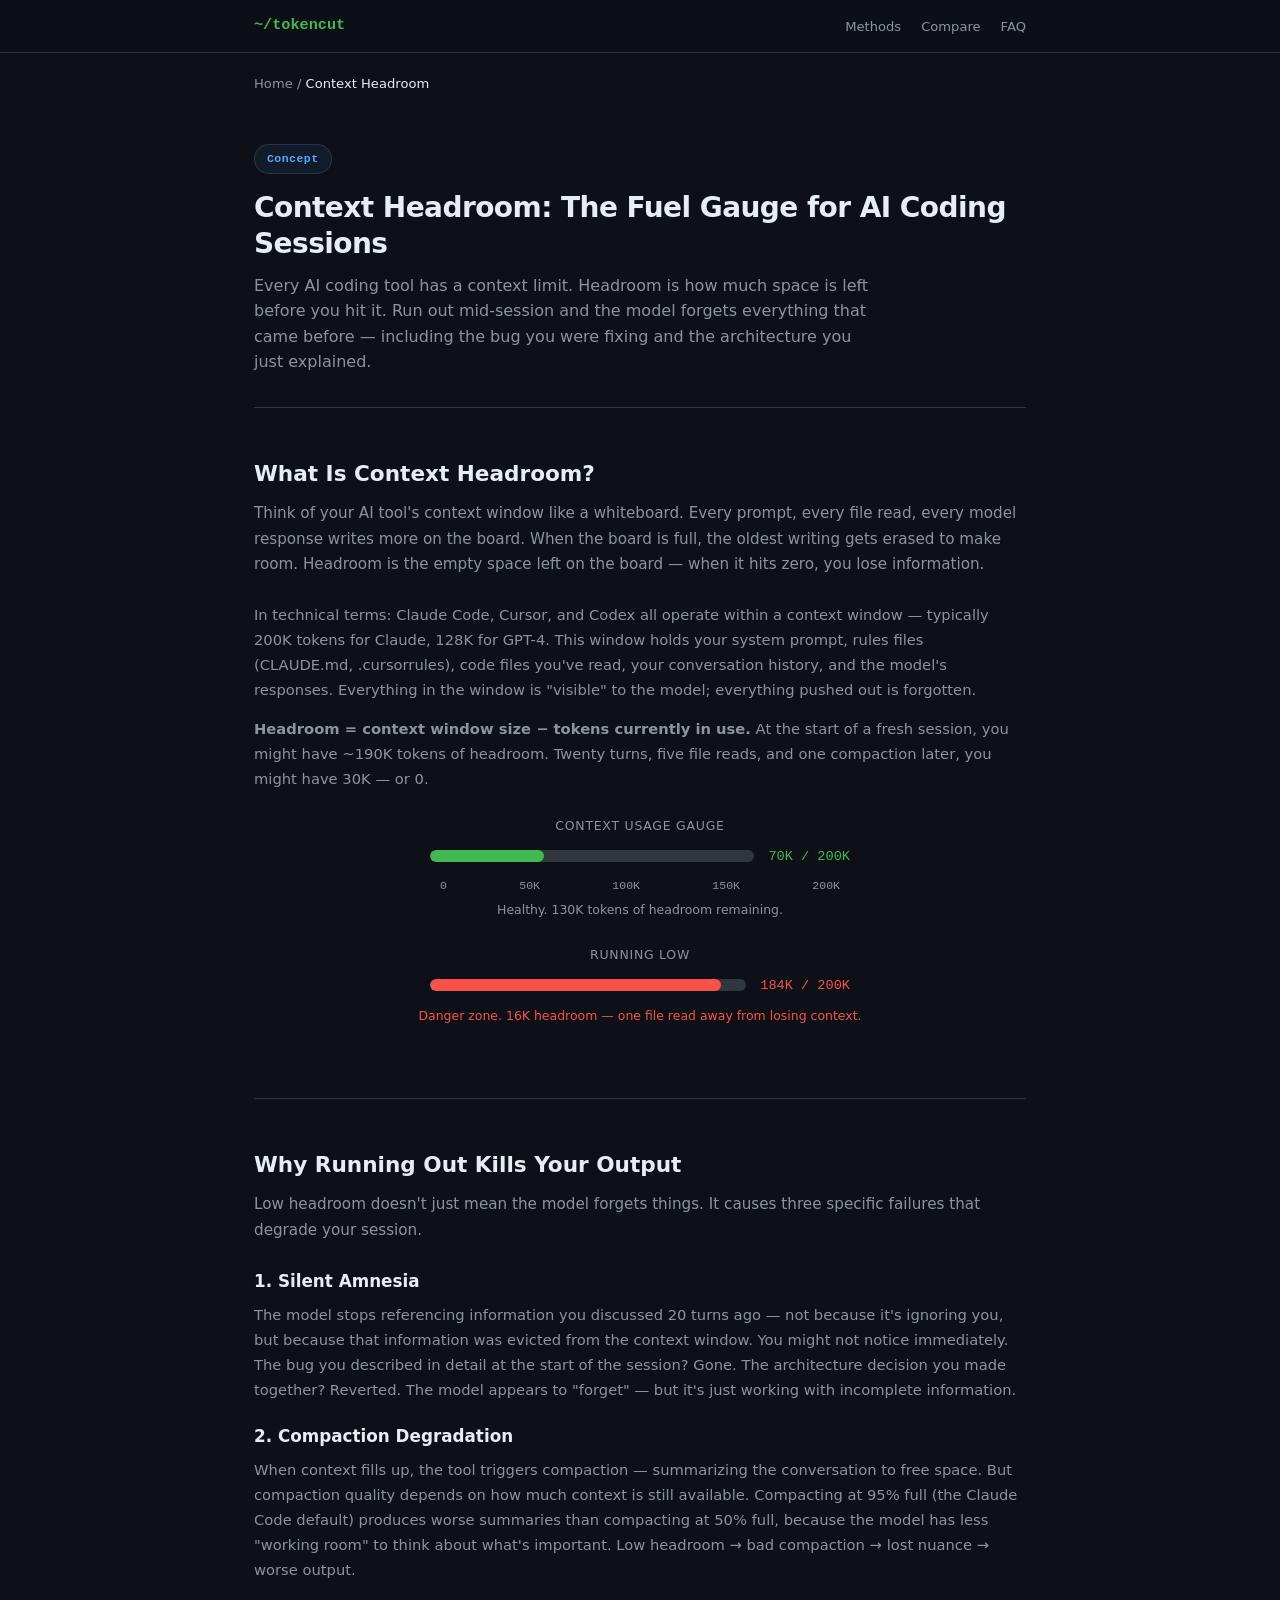
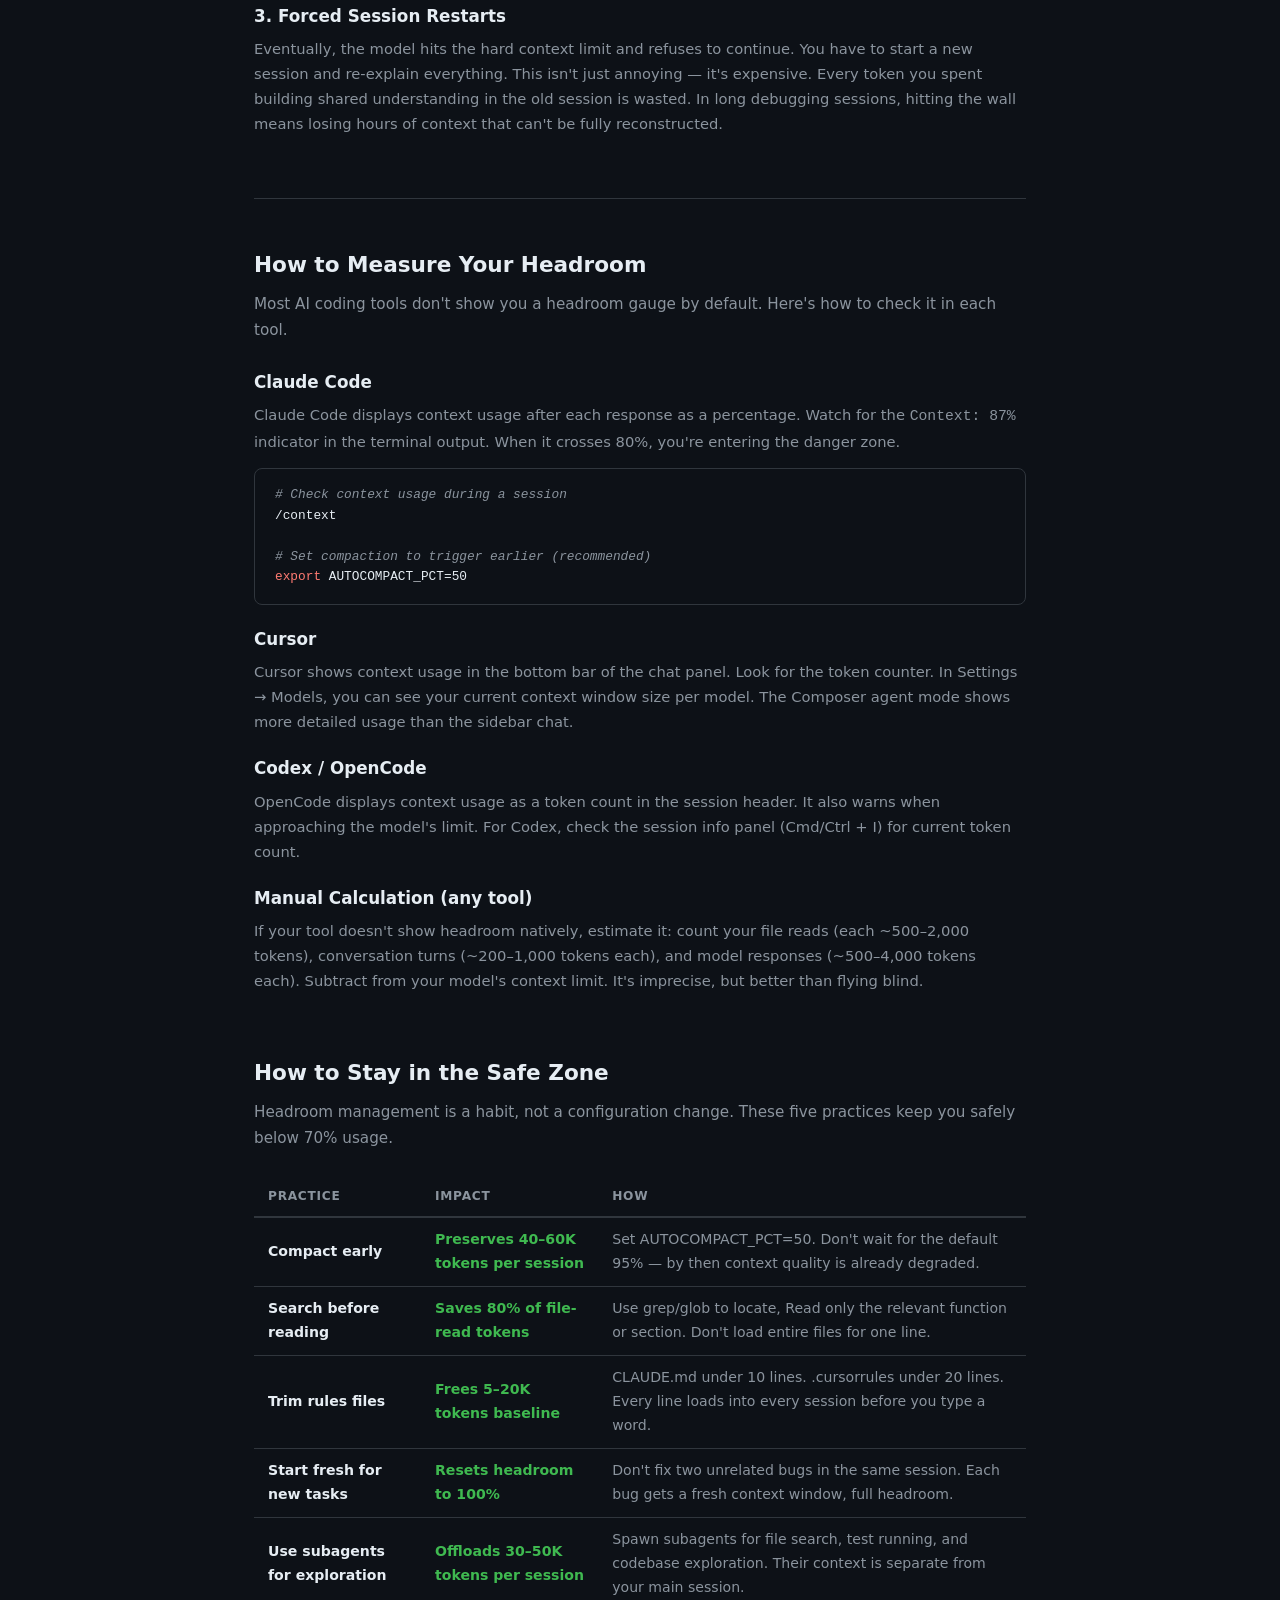
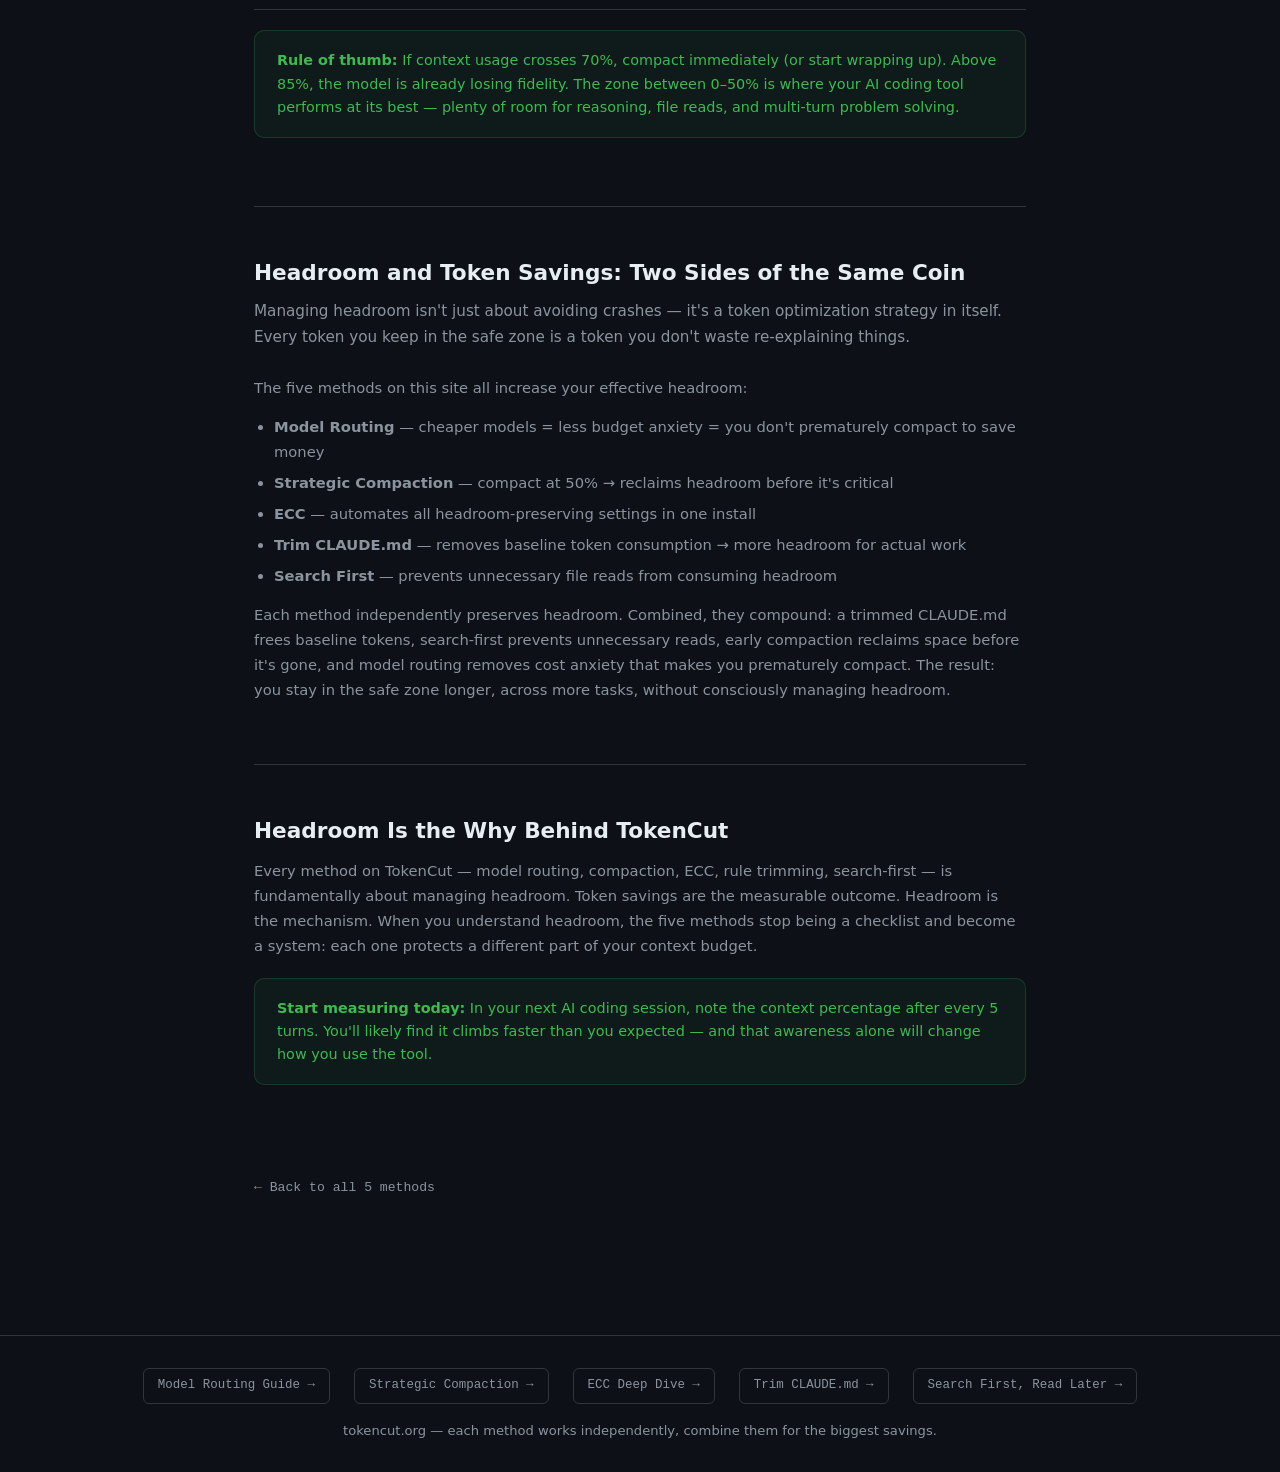
==== context-headroom/index.html @ 46d2dcb4 "feat: add ECC vs Alternatives and Context Headroom pages, cross-link all method pages - New: ecc-vs-" ====
<!DOCTYPE html>
<html lang="en">
<head>
  <meta charset="UTF-8">
  <meta name="viewport" content="width=device-width, initial-scale=1.0">
  <meta name="msvalidate.01" content="7FF70277A3901FABDFB5647507DE4541">
  <meta name="description" content="Context headroom: how much room is left in your AI coding tool's context window before it overflows? Measure, monitor, and manage your token budget.">
  <title>Context Headroom — Don't Run Out of Token Space Mid-Session</title>
  <link rel="canonical" href="https://tokencut.org/context-headroom/">
  <meta name="robots" content="index, follow">
  <meta property="og:title" content="Context Headroom — Don't Run Out of Token Space Mid-Session">
  <meta property="og:description" content="What is context headroom, how to measure it, and why running out kills your output quality. Tools and techniques to stay in the safe zone.">
  <meta property="og:type" content="article">
  <meta property="og:url" content="https://tokencut.org/context-headroom/">
  <meta property="og:locale" content="en_US">
  <meta name="twitter:card" content="summary_large_image">
  <meta name="twitter:title" content="Context Headroom — Don't Run Out of Token Space Mid-Session">
  <meta name="twitter:description" content="Measure your context headroom before it runs out. The fuel gauge for your AI coding sessions.">
  <link rel="stylesheet" href="/style.css">
  <style>
    .gauge-wrap { text-align: center; margin: 24px 0; }
    .gauge-label { font-size: 0.78rem; color: var(--text-secondary); text-transform: uppercase; letter-spacing: 0.06em; margin-bottom: 8px; }
    .gauge-track { width: 100%; max-width: 400px; margin: 0 auto; height: 12px; background: var(--border); border-radius: 6px; overflow: hidden; }
    .gauge-fill { height: 100%; border-radius: 6px; transition: width 0.6s ease; }
    .gauge-fill.safe { background: var(--green); }
    .gauge-fill.warn { background: var(--orange); }
    .gauge-fill.danger { background: var(--red); }
    .gauge-legend { display: flex; justify-content: space-between; max-width: 400px; margin: 4px auto 0; font-size: 0.72rem; color: var(--text-secondary); font-family: var(--font-mono); }
  </style>
  <script type="application/ld+json">
  {
    "@context": "https://schema.org",
    "@type": "BreadcrumbList",
    "itemListElement": [
      { "@type": "ListItem", "position": 1, "name": "Home", "item": "https://tokencut.org/" },
      { "@type": "ListItem", "position": 2, "name": "Context Headroom Guide", "item": "https://tokencut.org/context-headroom/" }
    ]
  }
  </script>
  <script type="application/ld+json">
  {
    "@context": "https://schema.org",
    "@type": "Article",
    "headline": "Context Headroom — How to Measure and Manage Your Token Budget",
    "description": "What context headroom is, how to measure it, and why running out mid-session kills your output quality. Practical tools and techniques to stay in the safe zone.",
    "author": { "@type": "Person", "name": "TokenCut" },
    "datePublished": "2026-06-08",
    "dateModified": "2026-06-08",
    "url": "https://tokencut.org/context-headroom/",
    "isAccessibleForFree": true
  }
  </script>
</head>
<body>

<nav>
  <div class="nav-inner">
    <span class="nav-logo"><a href="/">~/tokencut</a></span>
    <ul class="nav-links">
      <li><a href="/#methods">Methods</a></li>
      <li><a href="/#compare">Compare</a></li>
      <li><a href="/#faq">FAQ</a></li>
    </ul>
  </div>
</nav>

<main>

  <div class="breadcrumb"><a href="/">Home</a> / <span>Context Headroom</span></div>

  <section class="sub-hero">
    <div class="method-badge">Concept</div>
    <h1>Context Headroom: The Fuel Gauge for AI Coding Sessions</h1>
    <p class="subtitle">Every AI coding tool has a context limit. Headroom is how much space is left before you hit it. Run out mid-session and the model forgets everything that came before — including the bug you were fixing and the architecture you just explained.</p>
  </section>

  <!-- What is Headroom -->
  <section class="section">
    <h2>What Is Context Headroom?</h2>
    <p class="intro">Think of your AI tool's context window like a whiteboard. Every prompt, every file read, every model response writes more on the board. When the board is full, the oldest writing gets erased to make room. Headroom is the empty space left on the board — when it hits zero, you lose information.</p>

    <p>In technical terms: Claude Code, Cursor, and Codex all operate within a context window — typically 200K tokens for Claude, 128K for GPT-4. This window holds your system prompt, rules files (CLAUDE.md, .cursorrules), code files you've read, your conversation history, and the model's responses. Everything in the window is "visible" to the model; everything pushed out is forgotten.</p>

    <p><strong>Headroom = context window size − tokens currently in use.</strong> At the start of a fresh session, you might have ~190K tokens of headroom. Twenty turns, five file reads, and one compaction later, you might have 30K — or 0.</p>

    <div class="gauge-wrap">
      <div class="gauge-label">Context Usage Gauge</div>
      <div style="display:flex;gap:14px;align-items:center;max-width:420px;margin:0 auto 8px;">
        <div class="gauge-track"><div class="gauge-fill safe" style="width:35%"></div></div>
        <span style="font-family:var(--font-mono);font-size:0.85rem;color:var(--green);white-space:nowrap;">70K / 200K</span>
      </div>
      <div class="gauge-legend"><span>0</span><span>50K</span><span>100K</span><span>150K</span><span>200K</span></div>
      <p style="font-size:0.78rem;color:var(--text-secondary);margin-top:4px;">Healthy. 130K tokens of headroom remaining.</p>
    </div>

    <div class="gauge-wrap">
      <div class="gauge-label">Running Low</div>
      <div style="display:flex;gap:14px;align-items:center;max-width:420px;margin:0 auto 8px;">
        <div class="gauge-track"><div class="gauge-fill danger" style="width:92%"></div></div>
        <span style="font-family:var(--font-mono);font-size:0.85rem;color:var(--red);white-space:nowrap;">184K / 200K</span>
      </div>
      <p style="font-size:0.78rem;color:var(--red);margin-top:4px;">Danger zone. 16K headroom — one file read away from losing context.</p>
    </div>
  </section>

  <!-- Why Headroom Matters -->
  <section class="section">
    <h2>Why Running Out Kills Your Output</h2>
    <p class="intro">Low headroom doesn't just mean the model forgets things. It causes three specific failures that degrade your session.</p>

    <h3>1. Silent Amnesia</h3>
    <p>The model stops referencing information you discussed 20 turns ago — not because it's ignoring you, but because that information was evicted from the context window. You might not notice immediately. The bug you described in detail at the start of the session? Gone. The architecture decision you made together? Reverted. The model appears to "forget" — but it's just working with incomplete information.</p>

    <h3>2. Compaction Degradation</h3>
    <p>When context fills up, the tool triggers compaction — summarizing the conversation to free space. But compaction quality depends on how much context is still available. Compacting at 95% full (the Claude Code default) produces worse summaries than compacting at 50% full, because the model has less "working room" to think about what's important. Low headroom → bad compaction → lost nuance → worse output.</p>

    <h3>3. Forced Session Restarts</h3>
    <p>Eventually, the model hits the hard context limit and refuses to continue. You have to start a new session and re-explain everything. This isn't just annoying — it's expensive. Every token you spent building shared understanding in the old session is wasted. In long debugging sessions, hitting the wall means losing hours of context that can't be fully reconstructed.</p>
  </section>

  <!-- How to Measure -->
  <section class="section">
    <h2>How to Measure Your Headroom</h2>
    <p class="intro">Most AI coding tools don't show you a headroom gauge by default. Here's how to check it in each tool.</p>

    <h3>Claude Code</h3>
    <p>Claude Code displays context usage after each response as a percentage. Watch for the <code>Context: 87%</code> indicator in the terminal output. When it crosses 80%, you're entering the danger zone.</p>
    <div class="code-block">
      <span class="cm"># Check context usage during a session</span><br>
      /context<br><br>
      <span class="cm"># Set compaction to trigger earlier (recommended)</span><br>
      <span class="kw">export</span> AUTOCOMPACT_PCT=50
    </div>

    <h3>Cursor</h3>
    <p>Cursor shows context usage in the bottom bar of the chat panel. Look for the token counter. In Settings → Models, you can see your current context window size per model. The Composer agent mode shows more detailed usage than the sidebar chat.</p>

    <h3>Codex / OpenCode</h3>
    <p>OpenCode displays context usage as a token count in the session header. It also warns when approaching the model's limit. For Codex, check the session info panel (Cmd/Ctrl + I) for current token count.</p>

    <h3>Manual Calculation (any tool)</h3>
    <p>If your tool doesn't show headroom natively, estimate it: count your file reads (each ~500–2,000 tokens), conversation turns (~200–1,000 tokens each), and model responses (~500–4,000 tokens each). Subtract from your model's context limit. It's imprecise, but better than flying blind.</p>
  </div>

  <!-- How to Stay in the Safe Zone -->
  <section class="section">
    <h2>How to Stay in the Safe Zone</h2>
    <p class="intro">Headroom management is a habit, not a configuration change. These five practices keep you safely below 70% usage.</p>

    <table class="decision-table">
      <tr><th>Practice</th><th>Impact</th><th>How</th></tr>
      <tr>
        <td><strong>Compact early</strong></td>
        <td class="best">Preserves 40–60K tokens per session</td>
        <td>Set AUTOCOMPACT_PCT=50. Don't wait for the default 95% — by then context quality is already degraded.</td>
      </tr>
      <tr>
        <td><strong>Search before reading</strong></td>
        <td class="best">Saves 80% of file-read tokens</td>
        <td>Use grep/glob to locate, Read only the relevant function or section. Don't load entire files for one line.</td>
      </tr>
      <tr>
        <td><strong>Trim rules files</strong></td>
        <td class="best">Frees 5–20K tokens baseline</td>
        <td>CLAUDE.md under 10 lines. .cursorrules under 20 lines. Every line loads into every session before you type a word.</td>
      </tr>
      <tr>
        <td><strong>Start fresh for new tasks</strong></td>
        <td class="best">Resets headroom to 100%</td>
        <td>Don't fix two unrelated bugs in the same session. Each bug gets a fresh context window, full headroom.</td>
      </tr>
      <tr>
        <td><strong>Use subagents for exploration</strong></td>
        <td class="best">Offloads 30–50K tokens per session</td>
        <td>Spawn subagents for file search, test running, and codebase exploration. Their context is separate from your main session.</td>
      </tr>
    </table>

    <div class="tip-box">
      <strong>Rule of thumb:</strong> If context usage crosses 70%, compact immediately (or start wrapping up). Above 85%, the model is already losing fidelity. The zone between 0–50% is where your AI coding tool performs at its best — plenty of room for reasoning, file reads, and multi-turn problem solving.
    </div>
  </section>

  <!-- Headroom and Token Savings -->
  <section class="section">
    <h2>Headroom and Token Savings: Two Sides of the Same Coin</h2>
    <p class="intro">Managing headroom isn't just about avoiding crashes — it's a token optimization strategy in itself. Every token you keep in the safe zone is a token you don't waste re-explaining things.</p>

    <p>The five methods on this site all increase your effective headroom:</p>
    <ul>
      <li><strong>Model Routing</strong> — cheaper models = less budget anxiety = you don't prematurely compact to save money</li>
      <li><strong>Strategic Compaction</strong> — compact at 50% → reclaims headroom before it's critical</li>
      <li><strong>ECC</strong> — automates all headroom-preserving settings in one install</li>
      <li><strong>Trim CLAUDE.md</strong> — removes baseline token consumption → more headroom for actual work</li>
      <li><strong>Search First</strong> — prevents unnecessary file reads from consuming headroom</li>
    </ul>

    <p>Each method independently preserves headroom. Combined, they compound: a trimmed CLAUDE.md frees baseline tokens, search-first prevents unnecessary reads, early compaction reclaims space before it's gone, and model routing removes cost anxiety that makes you prematurely compact. The result: you stay in the safe zone longer, across more tasks, without consciously managing headroom.</p>
  </section>

  <!-- Connection to TokenCut -->
  <section class="section">
    <h2>Headroom Is the Why Behind TokenCut</h2>
    <p>Every method on TokenCut — model routing, compaction, ECC, rule trimming, search-first — is fundamentally about managing headroom. Token savings are the measurable outcome. Headroom is the mechanism. When you understand headroom, the five methods stop being a checklist and become a system: each one protects a different part of your context budget.</p>

    <div class="tip-box">
      <strong>Start measuring today:</strong> In your next AI coding session, note the context percentage after every 5 turns. You'll likely find it climbs faster than you expected — and that awareness alone will change how you use the tool.
    </div>
  </section>

  <a class="back-link" href="/">&#8592; Back to all 5 methods</a>

</main>

<footer>
  <div class="sub-hint">
    <a href="/model-routing/">Model Routing Guide &#8594;</a>
    <a href="/strategic-compaction/">Strategic Compaction &#8594;</a>
    <a href="/ecc-deep-dive/">ECC Deep Dive &#8594;</a>
    <a href="/trim-claude-md/">Trim CLAUDE.md &#8594;</a>
    <a href="/search-first-read-later/">Search First, Read Later &#8594;</a>
  </div>
  <p>tokencut.org &#8212; each method works independently, combine them for the biggest savings.</p>
</footer>

</body>
</html>
---- style.css ----
:root {
  --bg: #0d1117;
  --bg-card: #161b22;
  --bg-card-hover: #1c2333;
  --border: #30363d;
  --text: #e6edf3;
  --text-secondary: #8b949e;
  --accent: #58a6ff;
  --accent-dim: #1f6feb;
  --green: #3fb950;
  --orange: #d2991d;
  --red: #f85149;
  --purple: #a371f7;
  --font-mono: 'SF Mono', 'Fira Code', 'Cascadia Code', 'JetBrains Mono', 'Consolas', monospace;
  --font-sans: -apple-system, BlinkMacSystemFont, 'Segoe UI', system-ui, sans-serif;
}
*, *::before, *::after { box-sizing: border-box; margin: 0; padding: 0; }
html { scroll-behavior: smooth; }
body {
  background: var(--bg);
  color: var(--text);
  font-family: var(--font-sans);
  line-height: 1.7;
  -webkit-font-smoothing: antialiased;
}
a { color: var(--accent); text-decoration: none; }
a:hover { text-decoration: underline; }

nav {
  border-bottom: 1px solid var(--border);
  background: rgba(13,17,23,0.92);
  backdrop-filter: blur(12px);
  position: sticky; top: 0; z-index: 10;
}
.nav-inner {
  max-width: 820px; margin: 0 auto; padding: 0 24px;
  display: flex; align-items: center; justify-content: space-between; height: 52px;
}
.nav-logo { font-family: var(--font-mono); font-weight: 700; font-size: 0.95rem; color: var(--green); }
.nav-logo a { color: var(--green); }
.nav-logo a:hover { text-decoration: none; opacity: 0.85; }
.nav-links { display: flex; gap: 20px; list-style: none; }
.nav-links a { font-size: 0.82rem; color: var(--text-secondary); transition: color 0.15s; }
.nav-links a:hover { color: var(--text); text-decoration: none; }

main { max-width: 820px; margin: 0 auto; padding: 0 24px 64px; }

.breadcrumb { padding: 20px 0 0; font-size: 0.82rem; color: var(--text-secondary); }
.breadcrumb a { color: var(--text-secondary); }
.breadcrumb a:hover { color: var(--accent); text-decoration: none; }
.breadcrumb span { color: var(--text); }

/* Hero (landing page) */
.hero { text-align: center; padding: 64px 0 48px; border-bottom: 1px solid var(--border); }
.hero-badge {
  display: inline-block; font-family: var(--font-mono); font-size: 0.72rem; font-weight: 600;
  color: var(--green); background: rgba(63,185,80,0.1); border: 1px solid rgba(63,185,80,0.25);
  padding: 4px 12px; border-radius: 100px; margin-bottom: 20px; letter-spacing: 0.04em;
}
.hero h1 { font-size: 2rem; font-weight: 800; line-height: 1.25; margin-bottom: 12px; letter-spacing: -0.02em; }
.hero .subtitle { font-size: 1.05rem; color: var(--text-secondary); max-width: 560px; margin: 0 auto 24px; line-height: 1.6; }
.hero .cost-bite {
  display: inline-flex; align-items: center; gap: 8px;
  background: var(--bg-card); border: 1px solid var(--border); border-radius: 8px;
  padding: 10px 20px; font-family: var(--font-mono); font-size: 0.82rem; color: var(--orange);
}
.hero .cost-bite .dollar { color: var(--red); font-weight: 700; }

/* Sub-page header */
.sub-hero { padding: 48px 0 32px; border-bottom: 1px solid var(--border); }
.sub-hero .method-badge {
  display: inline-block; font-family: var(--font-mono); font-size: 0.72rem; font-weight: 600;
  color: var(--accent); background: rgba(88,166,255,0.08); border: 1px solid rgba(88,166,255,0.2);
  padding: 4px 12px; border-radius: 100px; margin-bottom: 16px; letter-spacing: 0.04em;
}
.sub-hero .method-badge.rec { color: var(--purple); background: rgba(163,113,247,0.12); border-color: rgba(163,113,247,0.25); }
.sub-hero h1 { font-size: 1.75rem; font-weight: 800; line-height: 1.3; margin-bottom: 10px; letter-spacing: -0.02em; }
.sub-hero .subtitle { font-size: 1rem; color: var(--text-secondary); max-width: 620px; line-height: 1.6; }
.sub-hero .savings-tag {
  display: inline-flex; align-items: center; gap: 6px; margin-top: 14px;
  font-family: var(--font-mono); font-size: 0.78rem; color: var(--orange);
  background: rgba(210,153,29,0.08); border: 1px solid rgba(210,153,29,0.2);
  border-radius: 6px; padding: 5px 12px;
}

.section { padding: 48px 0; border-bottom: 1px solid var(--border); }
.section:last-of-type { border-bottom: none; }
.section h2 { font-size: 1.35rem; font-weight: 700; margin-bottom: 8px; }
.section h3 { font-size: 1.05rem; font-weight: 700; margin-bottom: 6px; margin-top: 20px; }
.section .intro { font-size: 0.95rem; color: var(--text-secondary); line-height: 1.7; margin-bottom: 24px; }
.section p { font-size: 0.92rem; color: var(--text-secondary); line-height: 1.7; margin-bottom: 14px; }
.section ul, .section ol { font-size: 0.92rem; color: var(--text-secondary); line-height: 1.7; margin-bottom: 14px; padding-left: 20px; }
.section li { margin-bottom: 6px; }

.method-card {
  background: var(--bg-card); border: 1px solid var(--border); border-radius: 12px;
  padding: 28px; margin-bottom: 20px; transition: border-color 0.2s, background 0.2s;
  display: block; color: inherit; text-decoration: none;
}
a.method-card:hover { border-color: var(--accent-dim); background: var(--bg-card-hover); text-decoration: none; }
.method-card.recommended { border-color: var(--purple); border-width: 2px; }
.method-card.recommended .rec-badge {
  display: inline-block; font-family: var(--font-mono); font-size: 0.68rem; font-weight: 700;
  color: var(--purple); background: rgba(163,113,247,0.12); padding: 2px 10px; border-radius: 100px;
  margin-bottom: 10px; letter-spacing: 0.05em; text-transform: uppercase;
}
.method-card .card-arrow { font-family: var(--font-mono); font-size: 0.76rem; color: var(--accent); margin-top: 10px; transition: transform 0.2s; }
a.method-card:hover .card-arrow { transform: translateX(4px); }
.method-header { display: flex; align-items: baseline; gap: 14px; margin-bottom: 10px; }
.method-num { font-family: var(--font-mono); font-size: 0.85rem; font-weight: 700; color: var(--accent); min-width: 28px; flex-shrink: 0; }
.method-header h3 { font-size: 1.1rem; font-weight: 700; margin-top: 0; }
.method-desc { font-size: 0.92rem; color: var(--text-secondary); line-height: 1.7; margin-bottom: 14px; }
.tool-tag {
  display: inline-flex; align-items: center; gap: 6px;
  background: rgba(88,166,255,0.08); border: 1px solid rgba(88,166,255,0.2); border-radius: 6px;
  padding: 6px 14px; font-family: var(--font-mono); font-size: 0.78rem; color: var(--accent);
}
.stars-badge {
  display: inline-flex; align-items: center; gap: 4px;
  font-family: var(--font-mono); font-size: 0.76rem; color: var(--orange); margin-left: 8px;
}

.code-block {
  background: #0d1117; border: 1px solid var(--border); border-radius: 8px;
  padding: 16px 20px; margin: 14px 0; overflow-x: auto;
  font-family: var(--font-mono); font-size: 0.8rem; line-height: 1.6; color: #e6edf3;
}
.code-block .kw { color: #ff7b72; }
.code-block .st { color: #a5d6ff; }
.code-block .cm { color: #8b949e; font-style: italic; }
.code-block .fn { color: #d2a8ff; }

.compare-table { width: 100%; border-collapse: collapse; margin: 20px 0; font-size: 0.88rem; }
.compare-table th {
  text-align: left; padding: 10px 14px; font-weight: 600; font-size: 0.76rem;
  text-transform: uppercase; letter-spacing: 0.06em; color: var(--text-secondary);
  border-bottom: 2px solid var(--border);
}
.compare-table td { padding: 10px 14px; border-bottom: 1px solid var(--border); color: var(--text-secondary); }
.compare-table .win { color: var(--green); font-weight: 700; }
.compare-table .mid { color: var(--orange); }

.decision-table { width: 100%; border-collapse: collapse; margin: 20px 0; font-size: 0.88rem; }
.decision-table th {
  text-align: left; padding: 10px 14px; font-weight: 600; font-size: 0.76rem;
  text-transform: uppercase; letter-spacing: 0.06em; color: var(--text-secondary);
  border-bottom: 2px solid var(--border);
}
.decision-table td { padding: 10px 14px; border-bottom: 1px solid var(--border); color: var(--text-secondary); }
.decision-table td:first-child { color: var(--text); font-weight: 600; }
.decision-table .best { color: var(--green); font-weight: 700; }

.tip-box {
  background: rgba(63,185,80,0.06); border: 1px solid rgba(63,185,80,0.2); border-radius: 10px;
  padding: 18px 22px; margin: 20px 0; font-size: 0.9rem; color: var(--green); line-height: 1.6;
}

.faq-item { border-bottom: 1px solid var(--border); }
.faq-item:last-child { border-bottom: none; }
.faq-q {
  width: 100%; background: none; border: none; padding: 16px 0; font-size: 0.95rem;
  font-weight: 600; font-family: inherit; text-align: left; cursor: pointer; color: var(--text);
  display: flex; justify-content: space-between; align-items: center; gap: 12px;
}
.faq-q::after { content: '+'; font-size: 1.2rem; font-weight: 400; color: var(--text-secondary); flex-shrink: 0; }
.faq-q.open::after { content: '\2212'; }
.faq-a { max-height: 0; overflow: hidden; transition: max-height 0.3s ease, padding 0.3s ease; font-size: 0.9rem; color: var(--text-secondary); line-height: 1.7; padding: 0; }
.faq-a.open { max-height: 500px; padding-bottom: 16px; }

.back-link {
  display: inline-flex; align-items: center; gap: 6px; font-family: var(--font-mono); font-size: 0.82rem;
  color: var(--text-secondary); margin: 24px 0; transition: color 0.15s;
}
.back-link:hover { color: var(--accent); text-decoration: none; }

.related-grid { display: grid; grid-template-columns: 1fr 1fr; gap: 16px; margin: 20px 0; }

footer {
  border-top: 1px solid var(--border); text-align: center; padding: 32px 24px;
  font-size: 0.82rem; color: var(--text-secondary);
}
footer .sub-hint {
  display: flex; justify-content: center; gap: 24px; flex-wrap: wrap; margin-bottom: 16px;
}
footer .sub-hint a {
  font-family: var(--font-mono); font-size: 0.78rem; color: var(--text-secondary);
  border: 1px solid var(--border); border-radius: 6px; padding: 6px 14px; transition: border-color 0.2s, color 0.2s;
}
footer .sub-hint a:hover { border-color: var(--accent-dim); color: var(--accent); text-decoration: none; }

@media (max-width: 640px) {
  .hero h1, .sub-hero h1 { font-size: 1.5rem; }
  .hero { padding: 40px 0 32px; }
  .sub-hero { padding: 32px 0 24px; }
  .section { padding: 32px 0; }
  .method-card { padding: 20px; }
  .nav-links { gap: 12px; }
  .related-grid { grid-template-columns: 1fr; }
}
@media (max-width: 480px) {
  .hero h1, .sub-hero h1 { font-size: 1.3rem; }
  main { padding: 0 16px 48px; }
  .method-header h3 { font-size: 0.95rem; }
  .sub-hero .subtitle { font-size: 0.9rem; }
}
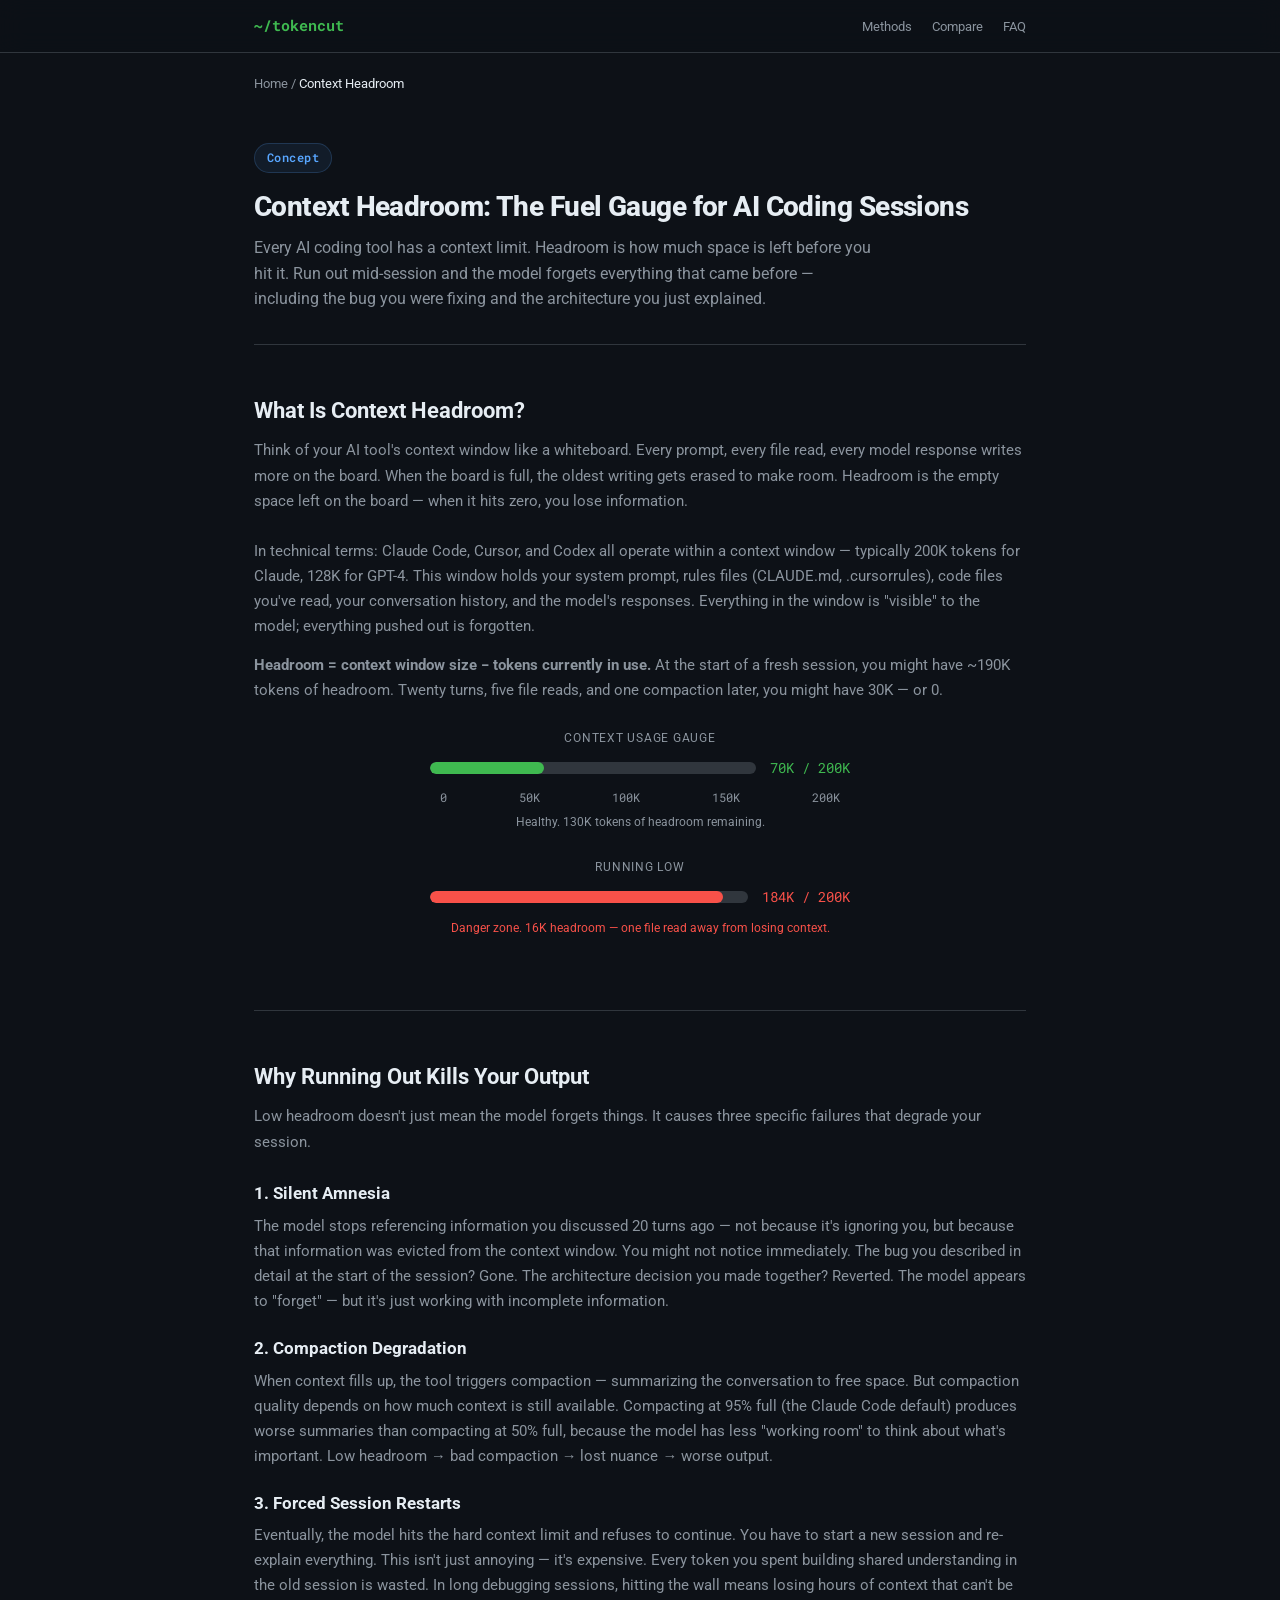
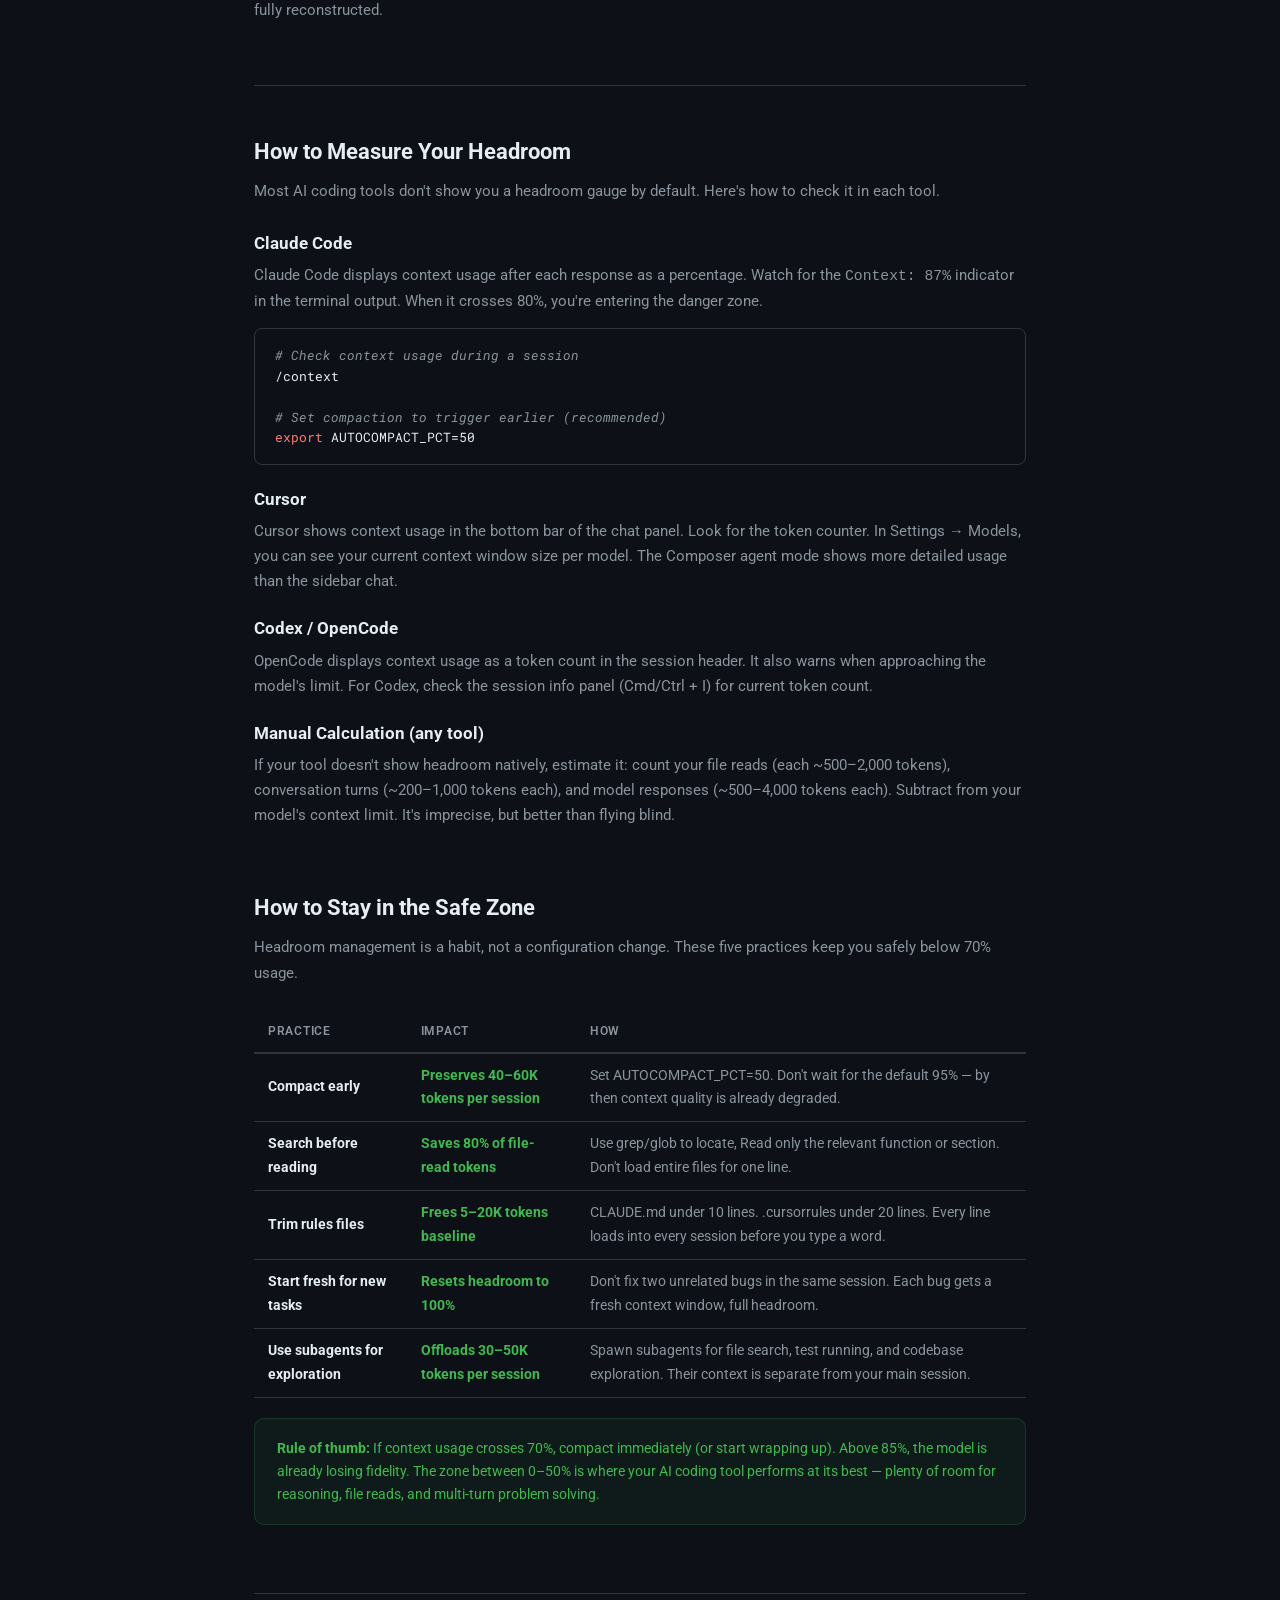
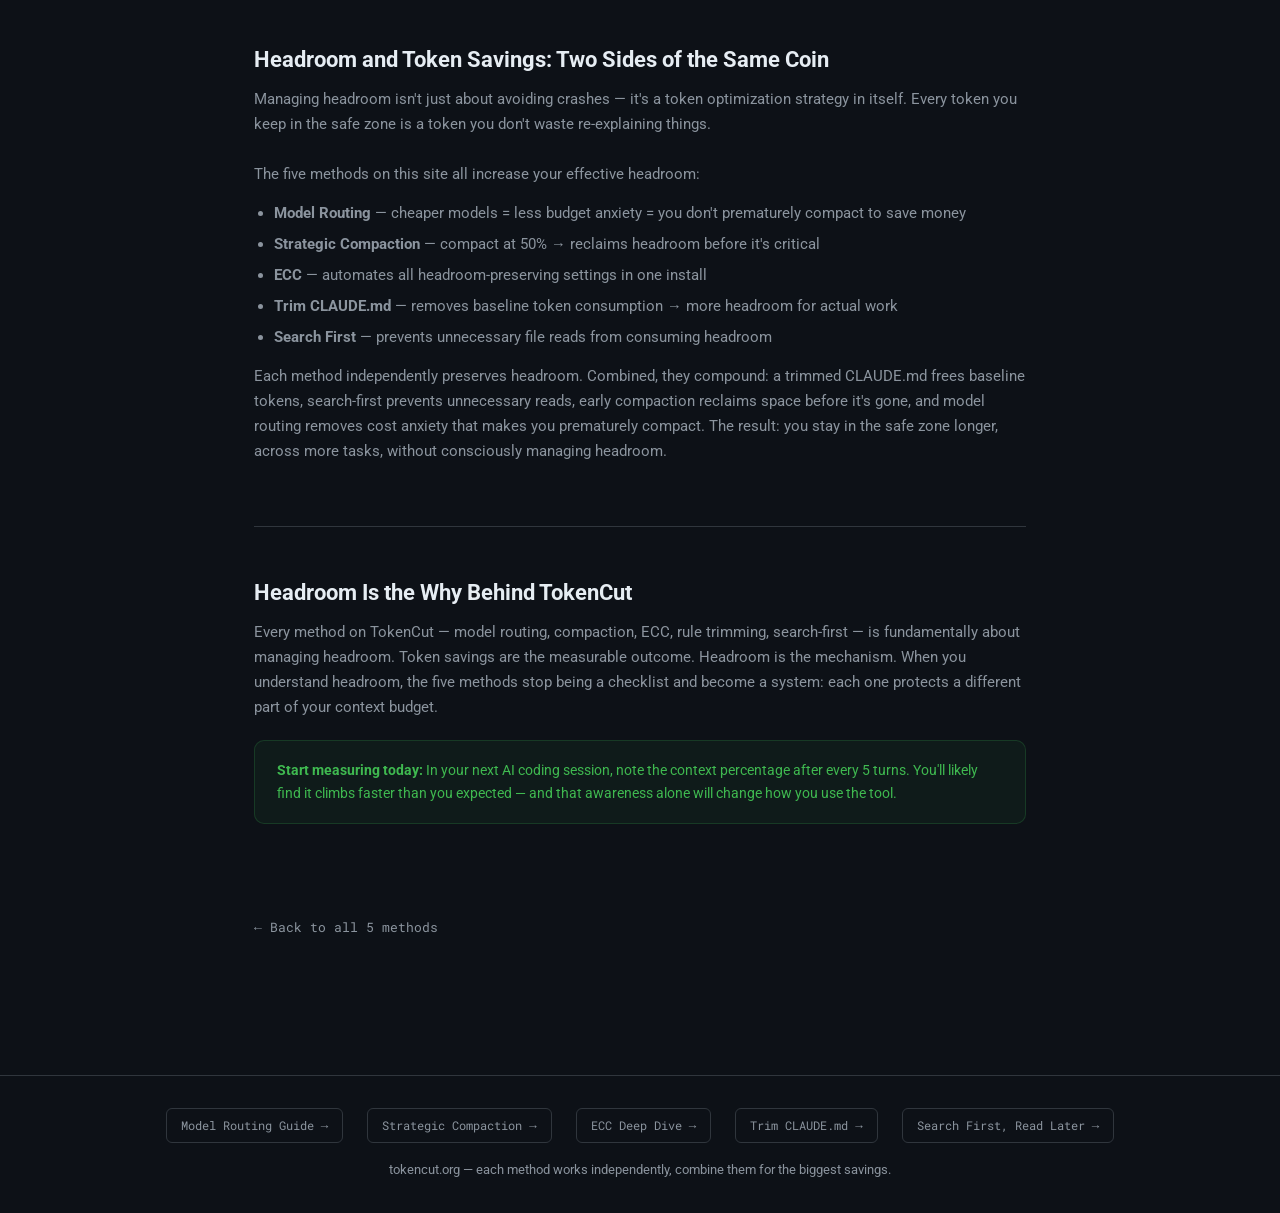
==== commit c6e6ad55: "style: add Google Fonts (Google Sans + Roboto + Roboto Mono)" ====
--- a/context-headroom/index.html
+++ b/context-headroom/index.html
@@ -16,6 +16,9 @@
   <meta name="twitter:card" content="summary_large_image">
   <meta name="twitter:title" content="Context Headroom — Don't Run Out of Token Space Mid-Session">
   <meta name="twitter:description" content="Measure your context headroom before it runs out. The fuel gauge for your AI coding sessions.">
+  <link rel="preconnect" href="https://fonts.googleapis.com">
+  <link href="https://fonts.googleapis.com/css2?family=Google+Sans:wght@400;500;700&family=Roboto:wght@300;400;500;700&family=Roboto+Mono:wght@400;500&display=swap" rel="stylesheet" media="print" onload="this.media='all'">
+  <noscript><link href="https://fonts.googleapis.com/css2?family=Google+Sans:wght@400;500;700&family=Roboto:wght@300;400;500;700&family=Roboto+Mono:wght@400;500&display=swap" rel="stylesheet"></noscript>
   <link rel="stylesheet" href="/style.css">
   <style>
     .gauge-wrap { text-align: center; margin: 24px 0; }
@@ -47,7 +50,33 @@
     "datePublished": "2026-06-08",
     "dateModified": "2026-06-08",
     "url": "https://tokencut.org/context-headroom/",
-    "isAccessibleForFree": true
+    "isAccessibleForFree": true,
+    "isPartOf": { "@type": "WebSite", "url": "https://tokencut.org/", "name": "TokenCut" },
+    "sameAs": [
+      "https://github.com/Jakeshadow/tokencut-ai"
+    ]
+  }
+  </script>
+  <script type="application/ld+json">
+  {
+    "@context": "https://schema.org",
+    "@type": "Organization",
+    "name": "TokenCut",
+    "url": "https://tokencut.org",
+    "description": "Free token counter and AI cost optimization guides — cut token usage 30-50%",
+    "sameAs": [
+      "https://github.com/Jakeshadow/tokencut-ai"
+    ]
+  }
+  </script>
+  <script type="application/ld+json">
+  {
+    "@context": "https://schema.org",
+    "@type": "WebSite",
+    "name": "TokenCut",
+    "url": "https://tokencut.org",
+    "description": "Count tokens, cut AI costs. Free token counter + model routing, strategic compaction, ECC guides.",
+    "inLanguage": "en"
   }
   </script>
 </head>
--- a/style.css
+++ b/style.css
@@ -11,8 +11,8 @@
   --orange: #d2991d;
   --red: #f85149;
   --purple: #a371f7;
-  --font-mono: 'SF Mono', 'Fira Code', 'Cascadia Code', 'JetBrains Mono', 'Consolas', monospace;
-  --font-sans: -apple-system, BlinkMacSystemFont, 'Segoe UI', system-ui, sans-serif;
+  --font-mono: 'Roboto Mono', 'SF Mono', 'Fira Code', 'Cascadia Code', monospace;
+  --font-sans: 'Google Sans', 'Roboto', -apple-system, BlinkMacSystemFont, 'Segoe UI', sans-serif;
 }
 *, *::before, *::after { box-sizing: border-box; margin: 0; padding: 0; }
 html { scroll-behavior: smooth; }
@@ -203,3 +203,102 @@
   .method-header h3 { font-size: 0.95rem; }
   .sub-hero .subtitle { font-size: 0.9rem; }
 }
+
+/* Token Counter */
+.tk-counter {
+  background: var(--bg-card);
+  border: 1px solid var(--border);
+  border-radius: 12px;
+  padding: 24px;
+  margin-top: -12px;
+  margin-bottom: 36px;
+}
+.tk-textarea {
+  width: 100%;
+  min-height: 160px;
+  background: var(--bg);
+  border: 1px solid var(--border);
+  border-radius: 8px;
+  padding: 14px 16px;
+  color: var(--text);
+  font-family: var(--font-mono);
+  font-size: 0.85rem;
+  line-height: 1.6;
+  resize: vertical;
+  outline: none;
+  transition: border-color 0.2s;
+}
+.tk-textarea:focus { border-color: var(--accent); }
+.tk-textarea::placeholder { color: var(--text-secondary); opacity: 0.5; }
+.tk-results {
+  display: flex;
+  gap: 24px;
+  margin-top: 16px;
+  flex-wrap: wrap;
+}
+.tk-stat {
+  flex: 1;
+  min-width: 100px;
+  background: var(--bg);
+  border: 1px solid var(--border);
+  border-radius: 8px;
+  padding: 14px 16px;
+  text-align: center;
+}
+.tk-stat-value {
+  font-family: var(--font-mono);
+  font-size: 1.6rem;
+  font-weight: 700;
+  color: var(--green);
+  line-height: 1.2;
+}
+.tk-stat-label {
+  font-size: 0.75rem;
+  color: var(--text-secondary);
+  text-transform: uppercase;
+  letter-spacing: 0.08em;
+  margin-top: 4px;
+}
+.tk-saved { color: var(--green); }
+.tk-compare-toggle {
+  display: inline-flex;
+  align-items: center;
+  gap: 6px;
+  background: none;
+  border: 1px solid var(--border);
+  border-radius: 6px;
+  padding: 6px 14px;
+  color: var(--accent);
+  font-size: 0.82rem;
+  cursor: pointer;
+  margin-bottom: 12px;
+  transition: border-color 0.2s, background 0.2s;
+}
+.tk-compare-toggle:hover { border-color: var(--accent); background: rgba(88,166,255,0.06); }
+.tk-compare-toggle.active { background: rgba(88,166,255,0.1); border-color: var(--accent); }
+.tk-compare-panel { display: none; margin-top: 16px; }
+.tk-compare-panel.visible { display: block; }
+.tk-compare-label {
+  font-size: 0.78rem;
+  color: var(--text-secondary);
+  text-transform: uppercase;
+  letter-spacing: 0.06em;
+  margin: 10px 0 6px;
+}
+.tk-compare-label span { color: var(--accent); }
+.tk-diff {
+  display: flex;
+  gap: 24px;
+  margin-top: 16px;
+  flex-wrap: wrap;
+}
+.tk-diff .tk-saved-amount {
+  font-family: var(--font-mono);
+  font-size: 1.4rem;
+  font-weight: 700;
+}
+@media (max-width: 640px) {
+  .tk-results { gap: 12px; }
+  .tk-stat-value { font-size: 1.3rem; }
+  .tk-diff { gap: 12px; }
+}
